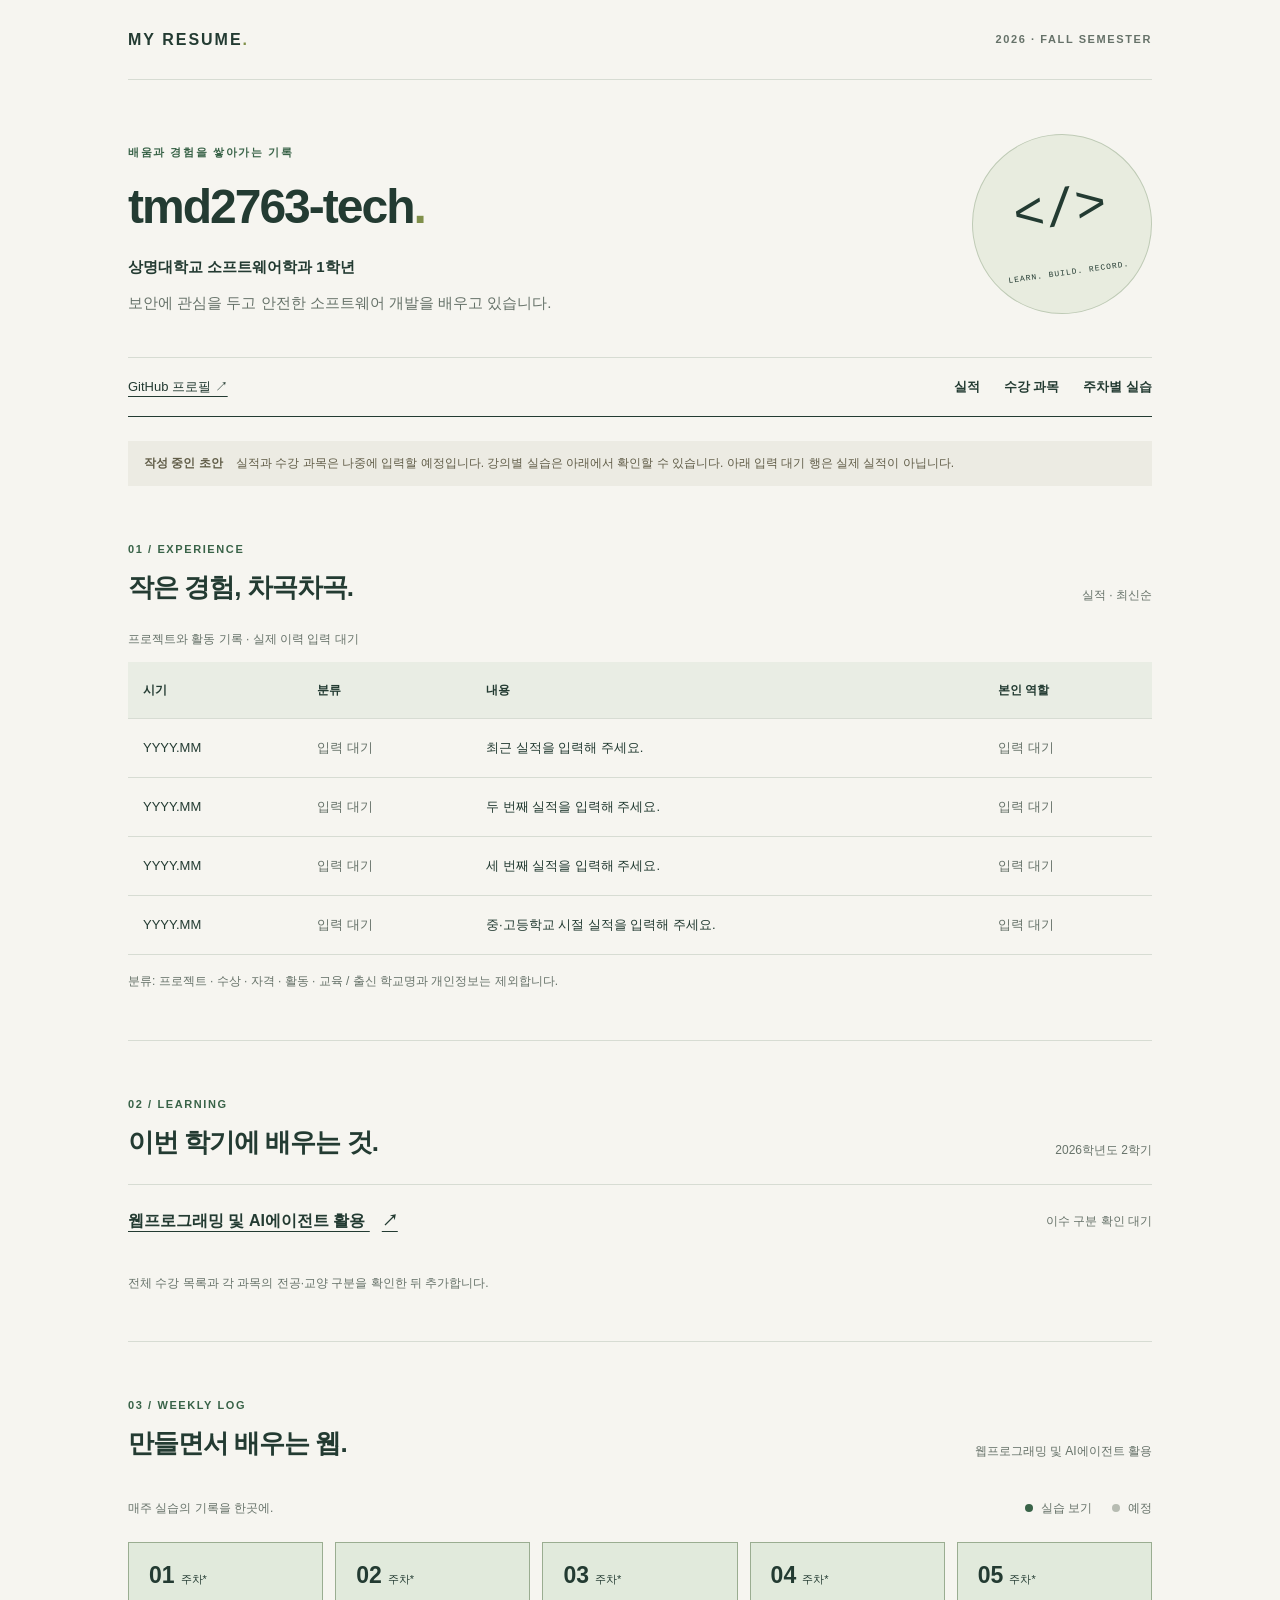
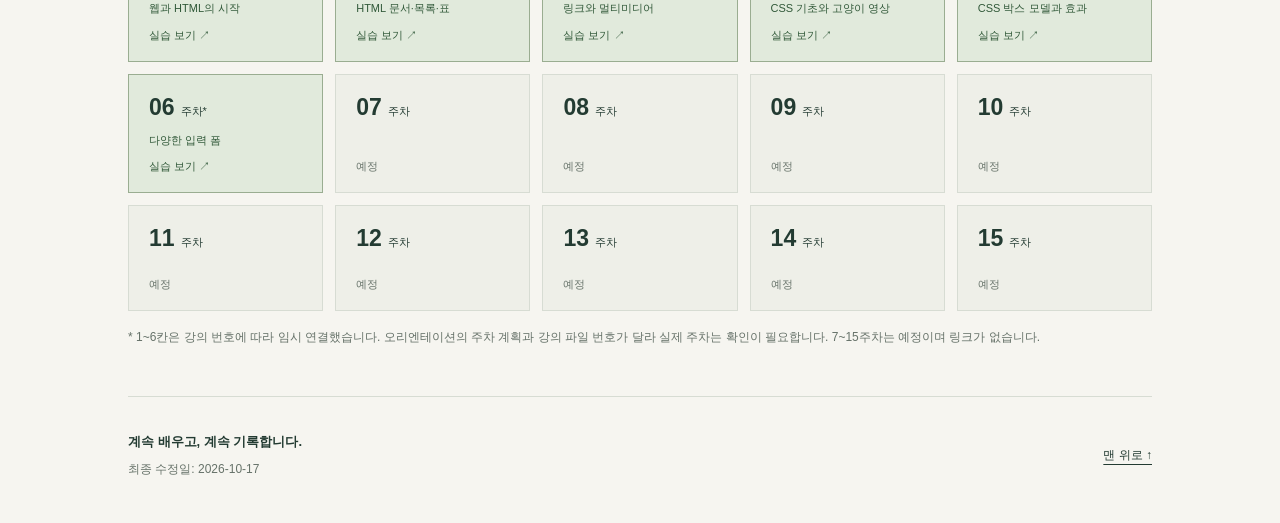
==== index.html @ 38acea3b "Add resume page and stylesheet" ====
<!DOCTYPE html>
<html lang="ko">
<head>
  <meta charset="UTF-8">
  <meta name="viewport" content="width=device-width, initial-scale=1.0">
  <meta name="description" content="배움과 경험을 기록하는 개인 이력서">
  <title>개인 이력서 | 배움의 기록</title>
  <link rel="stylesheet" href="styles.css">
</head>
<body>
  <a class="skip-link" href="#main">본문으로 바로가기</a>
  <div class="page">
    <header id="top">
      <div class="topline"><span class="brand">MY RESUME<span class="dot">.</span></span><span class="edition">2026 · FALL SEMESTER</span></div>
      <div class="hero">
        <div>
          <p class="eyebrow">배움과 경험을 쌓아가는 기록</p>
          <h1>tmd2763-tech<span class="dot">.</span></h1>
          <p class="affiliation">상명대학교 소프트웨어학과 1학년</p>
          <p class="intro">보안에 관심을 두고 안전한 소프트웨어 개발을 배우고 있습니다.</p>
        </div>
        <div class="profile-mark" aria-hidden="true">&lt;/&gt;<span>LEARN. BUILD. RECORD.</span></div>
      </div>
      <div class="header-bottom"><a href="https://github.com/tmd2763-tech">GitHub 프로필 ↗</a><nav aria-label="이력서 목차"><a href="#experience">실적</a><a href="#courses">수강 과목</a><a href="#weekly">주차별 실습</a></nav></div>
    </header>
    <main id="main">
      <p class="draft-note"><strong>작성 중인 초안</strong> 실적과 수강 과목은 나중에 입력할 예정입니다. 강의별 실습은 아래에서 확인할 수 있습니다. 아래 입력 대기 행은 실제 실적이 아닙니다.</p>
      <section id="experience" aria-labelledby="experience-title">
        <div class="section-heading"><div><span class="eyebrow">01 / EXPERIENCE</span><h2 id="experience-title">작은 경험, 차곡차곡.</h2></div><span class="section-aside">실적 · 최신순</span></div>
        <div class="table-scroll" role="region" aria-label="실적 표, 좁은 화면에서 가로 스크롤" tabindex="0">
          <table><caption>프로젝트와 활동 기록 · 실제 이력 입력 대기</caption><thead><tr><th scope="col">시기</th><th scope="col">분류</th><th scope="col">내용</th><th scope="col">본인 역할</th></tr></thead><tbody>
            <tr><td>YYYY.MM</td><td>입력 대기</td><td>최근 실적을 입력해 주세요.</td><td>입력 대기</td></tr>
            <tr><td>YYYY.MM</td><td>입력 대기</td><td>두 번째 실적을 입력해 주세요.</td><td>입력 대기</td></tr>
            <tr><td>YYYY.MM</td><td>입력 대기</td><td>세 번째 실적을 입력해 주세요.</td><td>입력 대기</td></tr>
            <tr><td>YYYY.MM</td><td>입력 대기</td><td>중·고등학교 시절 실적을 입력해 주세요.</td><td>입력 대기</td></tr>
          </tbody></table>
        </div>
        <p class="section-note">분류: 프로젝트 · 수상 · 자격 · 활동 · 교육 / 출신 학교명과 개인정보는 제외합니다.</p>
      </section>
      <section id="courses" aria-labelledby="courses-title">
        <div class="section-heading"><div><span class="eyebrow">02 / LEARNING</span><h2 id="courses-title">이번 학기에 배우는 것.</h2></div><span class="section-aside">2026학년도 2학기</span></div>
        <ul class="course-list"><li><a href="#weekly">웹프로그래밍 및 AI에이전트 활용 <span aria-hidden="true">↗</span></a><span class="course-type">이수 구분 확인 대기</span></li></ul>
        <p class="section-note">전체 수강 목록과 각 과목의 전공·교양 구분을 확인한 뒤 추가합니다.</p>
      </section>
      <section id="weekly" aria-labelledby="weekly-title">
        <div class="section-heading"><div><span class="eyebrow">03 / WEEKLY LOG</span><h2 id="weekly-title">만들면서 배우는 웹.</h2></div><span class="section-aside">웹프로그래밍 및 AI에이전트 활용</span></div>
        <div class="weekly-meta"><p>매주 실습의 기록을 한곳에.</p><p class="legend"><span class="complete-dot"></span>실습 보기 <span class="pending-dot"></span>예정</p></div>
        <ol class="week-grid">
          <li class="completed"><a href="practice/lec01.html"><span class="week-number">01<span>주차*</span></span><span class="status">웹과 HTML의 시작</span><span class="status">실습 보기 ↗</span></a></li>
          <li class="completed"><a href="practice/lec02.html"><span class="week-number">02<span>주차*</span></span><span class="status">HTML 문서·목록·표</span><span class="status">실습 보기 ↗</span></a></li>
          <li class="completed"><a href="practice/lec03.html"><span class="week-number">03<span>주차*</span></span><span class="status">링크와 멀티미디어</span><span class="status">실습 보기 ↗</span></a></li>
          <li class="completed"><a href="practice/lec04.html"><span class="week-number">04<span>주차*</span></span><span class="status">CSS 기초와 고양이 영상</span><span class="status">실습 보기 ↗</span></a></li>
          <li class="completed"><a href="practice/lec05.html"><span class="week-number">05<span>주차*</span></span><span class="status">CSS 박스 모델과 효과</span><span class="status">실습 보기 ↗</span></a></li>
          <li class="completed"><a href="practice/lec06.html"><span class="week-number">06<span>주차*</span></span><span class="status">다양한 입력 폼</span><span class="status">실습 보기 ↗</span></a></li>
          <li><span class="week-number">07<span>주차</span></span><span class="status">예정</span></li>
          <li><span class="week-number">08<span>주차</span></span><span class="status">예정</span></li>
          <li><span class="week-number">09<span>주차</span></span><span class="status">예정</span></li>
          <li><span class="week-number">10<span>주차</span></span><span class="status">예정</span></li>
          <li><span class="week-number">11<span>주차</span></span><span class="status">예정</span></li>
          <li><span class="week-number">12<span>주차</span></span><span class="status">예정</span></li>
          <li><span class="week-number">13<span>주차</span></span><span class="status">예정</span></li>
          <li><span class="week-number">14<span>주차</span></span><span class="status">예정</span></li>
          <li><span class="week-number">15<span>주차</span></span><span class="status">예정</span></li>
        </ol>
        <p class="section-note">* 1~6칸은 강의 번호에 따라 임시 연결했습니다. 오리엔테이션의 주차 계획과 강의 파일 번호가 달라 실제 주차는 확인이 필요합니다. 7~15주차는 예정이며 링크가 없습니다.</p>
      </section>
    </main>
    <footer><div><strong>계속 배우고, 계속 기록합니다.</strong><p>최종 수정일: <time datetime="2026-10-17">2026-10-17</time></p></div><a href="#top">맨 위로 <span aria-hidden="true">↑</span></a></footer>
  </div>
</body>
</html>
---- styles.css ----
:root { color-scheme: light; --paper: #f6f5f0; --ink: #233b32; --muted: #667269; --line: #d7dcd3; --accent: #396348; }
* { box-sizing: border-box; }
html { scroll-behavior: smooth; scroll-padding-top: 24px; }
body { margin: 0; background: var(--paper); color: var(--ink); font-family: "Malgun Gothic", "Apple SD Gothic Neo", sans-serif; line-height: 1.7; }
a { color: inherit; text-underline-offset: 5px; }
a:hover { color: #45754c; }
a:focus-visible, [tabindex]:focus-visible { outline: 3px solid #9a592b; outline-offset: 5px; }
.page { max-width: 1120px; padding: 0 48px; margin: 0 auto; }
.skip-link { position: absolute; top: -100px; left: 20px; padding: 12px 20px; background: white; z-index: 10; }
.skip-link:focus { top: 12px; }
.topline { display: flex; justify-content: space-between; align-items: center; padding: 26px 0; border-bottom: 1px solid var(--line); }
.brand { font-size: 16px; font-weight: 800; letter-spacing: 2px; }
.dot { color: #80904b; }
.edition, .eyebrow { font-size: 11px; font-weight: 700; letter-spacing: 1.6px; }
.edition { color: var(--muted); }
.hero { display: flex; align-items: center; justify-content: space-between; gap: 36px; padding: 52px 0 42px; }
.eyebrow { color: var(--accent); }
h1 { margin: 14px 0 16px; font-size: clamp(30px, 4vw, 48px); letter-spacing: -2px; line-height: 1.3; }
.affiliation { font-size: 15px; font-weight: 700; margin: 0; }
.intro { font-size: 15px; margin: 10px 0 0; color: var(--muted); }
.profile-mark { flex: 0 0 180px; height: 180px; border: 1px solid #bfcbb6; border-radius: 50%; display: flex; align-items: center; justify-content: center; flex-direction: column; background: #e8ecdf; font-family: monospace; font-size: 52px; transform: rotate(-8deg); }
.profile-mark span { font-size: 8px; letter-spacing: 1px; margin-top: 10px; }
.header-bottom { display: flex; justify-content: space-between; gap: 20px; padding: 18px 0; border-top: 1px solid var(--line); border-bottom: 1px solid var(--ink); font-size: 13px; }
.contact-pending { color: var(--muted); }
nav { display: flex; gap: 24px; }
nav a { text-decoration: none; font-weight: 700; }
.draft-note { margin: 24px 0 0; padding: 12px 16px; background: #ecebe3; color: #615d48; font-size: 12px; }
.draft-note strong { margin-right: 10px; }
section { padding: 48px 0; border-bottom: 1px solid var(--line); }
.section-heading { display: flex; align-items: flex-end; justify-content: space-between; gap: 20px; margin-bottom: 24px; }
h2 { font-size: 26px; line-height: 1.4; letter-spacing: -1px; margin: 8px 0 0; }
.section-aside { font-size: 12px; color: var(--muted); text-align: right; }
.table-scroll { overflow-x: auto; }
table { border-collapse: collapse; width: 100%; font-size: 13px; text-align: left; }
caption { text-align: left; padding-bottom: 12px; color: var(--muted); font-size: 12px; }
th { background: #e9ede4; font-weight: 700; font-size: 12px; }
th, td { padding: 18px 15px; border-bottom: 1px solid var(--line); }
th:first-child, td:first-child { white-space: nowrap; font-variant-numeric: tabular-nums; }
td:nth-child(2), td:last-child { white-space: nowrap; color: var(--muted); }
.section-note { font-size: 12px; color: var(--muted); margin: 16px 0 0; }
.course-list { padding: 0; margin: 0; list-style: none; }
.course-list li { display: flex; justify-content: space-between; align-items: center; gap: 20px; padding: 22px 0; border-top: 1px solid var(--line); }
.course-list a { font-size: 16px; font-weight: 700; }
.course-list a span { margin-left: 12px; }
.course-type { font-size: 12px; color: var(--muted); }
.weekly-meta { display: flex; justify-content: space-between; gap: 16px; color: var(--muted); font-size: 12px; }
.legend { display: flex; align-items: center; gap: 8px; }
.complete-dot, .pending-dot { display: inline-block; width: 8px; height: 8px; border-radius: 50%; background: #396348; }
.pending-dot { margin-left: 12px; background: #b7bcb2; }
.week-grid { display: grid; grid-template-columns: repeat(5, 1fr); gap: 12px; padding: 0; margin: 12px 0 0; list-style: none; }
.week-grid li { border: 1px solid var(--line); background: #eeefe8; min-height: 106px; padding: 16px 20px; display: flex; flex-direction: column; justify-content: space-between; }
.week-number { font-size: 23px; font-weight: 700; line-height: 1.4; font-variant-numeric: tabular-nums; }
.week-number span { font-size: 11px; font-weight: 400; margin-left: 6px; }
.status { font-size: 11px; color: var(--muted); }
.week-grid li.completed { background: #e1eadc; border-color: #9aad91; }
.week-grid li.completed a { display: flex; flex-direction: column; gap: 8px; text-decoration: none; }
.completed .status { color: #315939; }
footer { display: flex; justify-content: space-between; align-items: center; gap: 24px; padding: 34px 0 44px; font-size: 12px; }
footer strong { font-size: 13px; }
footer p { margin: 6px 0 0; color: var(--muted); }
footer a { white-space: nowrap; }
@media (max-width: 700px) {
  .page { padding: 0 22px; }
  .edition { font-size: 9px; letter-spacing: .5px; }
  .hero { padding: 34px 0; }
  .profile-mark { display: none; }
  .header-bottom { flex-direction: column; gap: 12px; }
  nav { gap: 24px; }
  section { padding: 36px 0; }
  h2 { font-size: 23px; }
  .section-heading { align-items: flex-start; flex-direction: column; gap: 10px; }
  table { min-width: 620px; }
  .course-list li { align-items: flex-start; flex-direction: column; gap: 8px; }
  .course-list a { font-size: 14px; }
  .week-grid { grid-template-columns: repeat(3, 1fr); gap: 8px; }
  .week-grid li { padding: 12px; min-height: 96px; }
  .weekly-meta { flex-direction: column; gap: 0; }
  .weekly-meta p { margin: 5px 0; }
}
@media (prefers-reduced-motion: reduce) { html { scroll-behavior: auto; } }
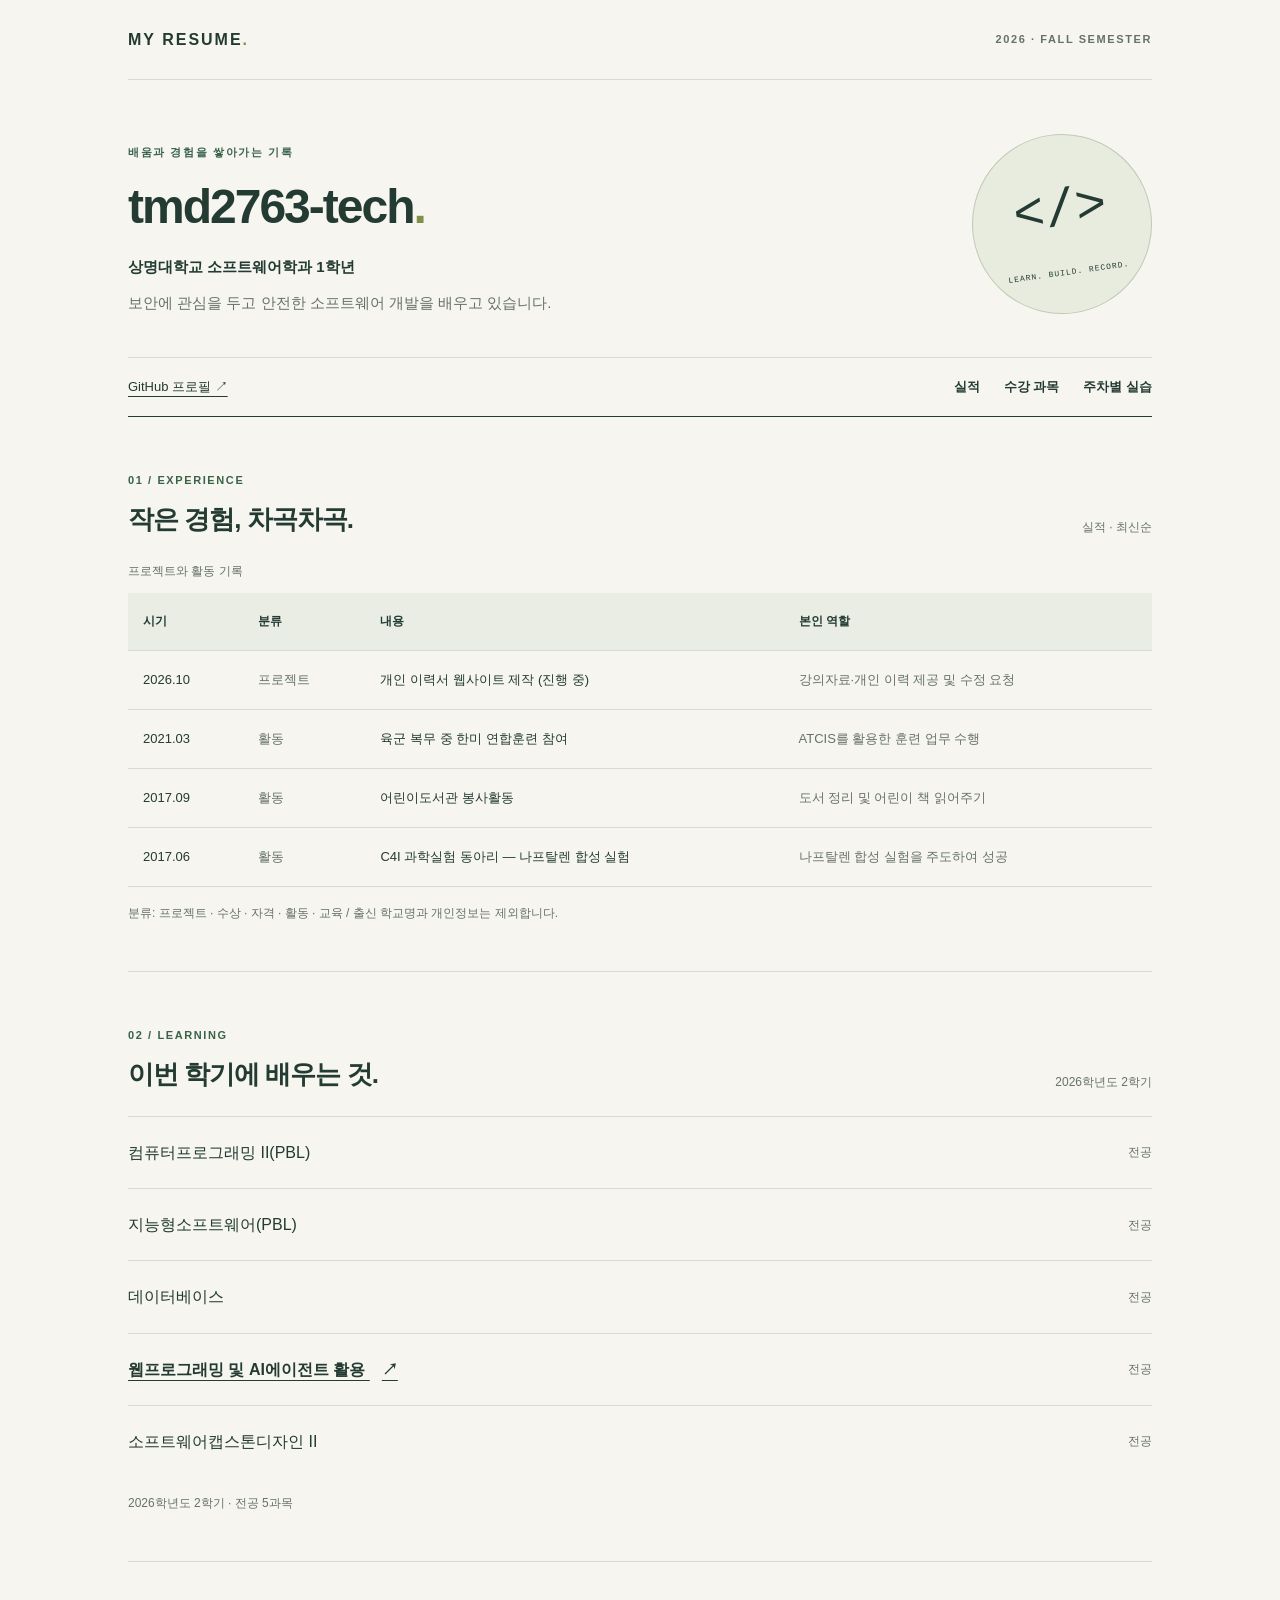
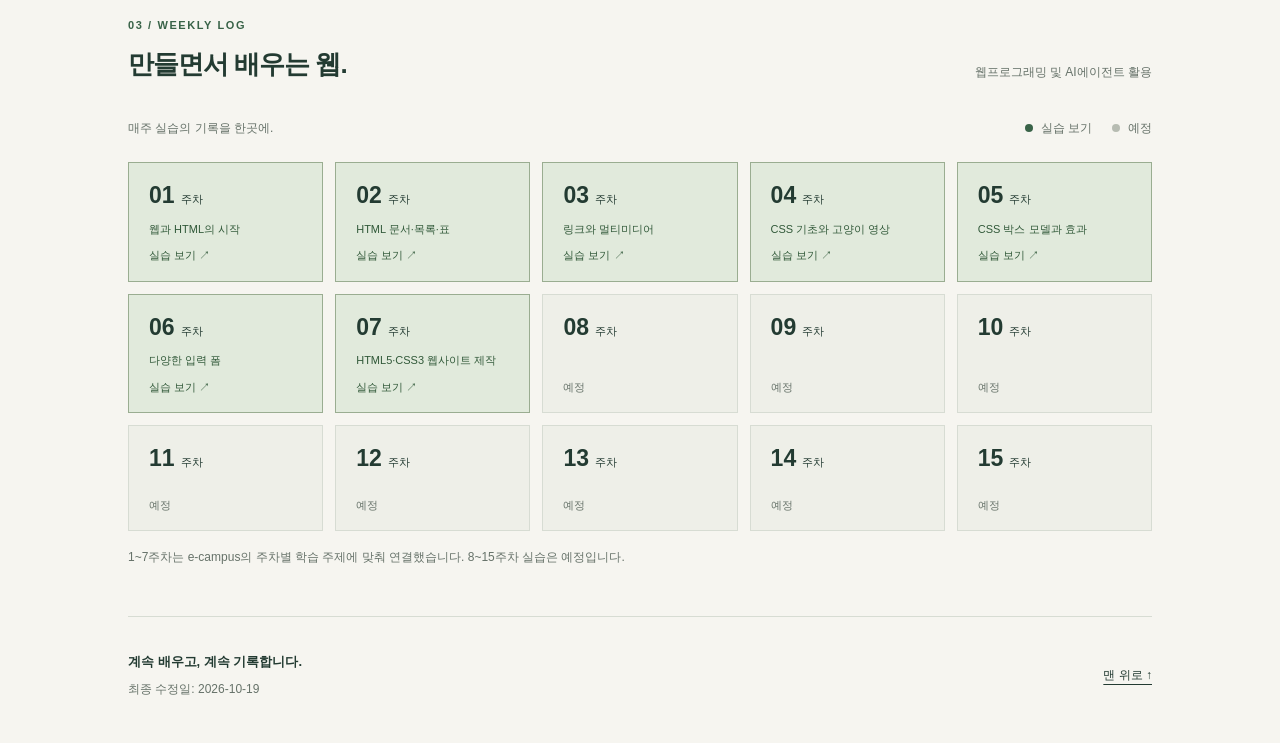
==== commit d757e4bc: "Update resume experiences, courses and weekly links" ====
--- a/index.html
+++ b/index.html
@@ -24,35 +24,34 @@
       <div class="header-bottom"><a href="https://github.com/tmd2763-tech">GitHub 프로필 ↗</a><nav aria-label="이력서 목차"><a href="#experience">실적</a><a href="#courses">수강 과목</a><a href="#weekly">주차별 실습</a></nav></div>
     </header>
     <main id="main">
-      <p class="draft-note"><strong>작성 중인 초안</strong> 실적과 수강 과목은 나중에 입력할 예정입니다. 강의별 실습은 아래에서 확인할 수 있습니다. 아래 입력 대기 행은 실제 실적이 아닙니다.</p>
       <section id="experience" aria-labelledby="experience-title">
         <div class="section-heading"><div><span class="eyebrow">01 / EXPERIENCE</span><h2 id="experience-title">작은 경험, 차곡차곡.</h2></div><span class="section-aside">실적 · 최신순</span></div>
         <div class="table-scroll" role="region" aria-label="실적 표, 좁은 화면에서 가로 스크롤" tabindex="0">
-          <table><caption>프로젝트와 활동 기록 · 실제 이력 입력 대기</caption><thead><tr><th scope="col">시기</th><th scope="col">분류</th><th scope="col">내용</th><th scope="col">본인 역할</th></tr></thead><tbody>
-            <tr><td>YYYY.MM</td><td>입력 대기</td><td>최근 실적을 입력해 주세요.</td><td>입력 대기</td></tr>
-            <tr><td>YYYY.MM</td><td>입력 대기</td><td>두 번째 실적을 입력해 주세요.</td><td>입력 대기</td></tr>
-            <tr><td>YYYY.MM</td><td>입력 대기</td><td>세 번째 실적을 입력해 주세요.</td><td>입력 대기</td></tr>
-            <tr><td>YYYY.MM</td><td>입력 대기</td><td>중·고등학교 시절 실적을 입력해 주세요.</td><td>입력 대기</td></tr>
+          <table><caption>프로젝트와 활동 기록</caption><thead><tr><th scope="col">시기</th><th scope="col">분류</th><th scope="col">내용</th><th scope="col">본인 역할</th></tr></thead><tbody>
+            <tr><td>2026.10</td><td>프로젝트</td><td>개인 이력서 웹사이트 제작 (진행 중)</td><td>강의자료·개인 이력 제공 및 수정 요청</td></tr>
+            <tr><td>2021.03</td><td>활동</td><td>육군 복무 중 한미 연합훈련 참여</td><td>ATCIS를 활용한 훈련 업무 수행</td></tr>
+            <tr><td>2017.09</td><td>활동</td><td>어린이도서관 봉사활동</td><td>도서 정리 및 어린이 책 읽어주기</td></tr>
+            <tr><td>2017.06</td><td>활동</td><td>C4I 과학실험 동아리 — 나프탈렌 합성 실험</td><td>나프탈렌 합성 실험을 주도하여 성공</td></tr>
           </tbody></table>
         </div>
         <p class="section-note">분류: 프로젝트 · 수상 · 자격 · 활동 · 교육 / 출신 학교명과 개인정보는 제외합니다.</p>
       </section>
       <section id="courses" aria-labelledby="courses-title">
         <div class="section-heading"><div><span class="eyebrow">02 / LEARNING</span><h2 id="courses-title">이번 학기에 배우는 것.</h2></div><span class="section-aside">2026학년도 2학기</span></div>
-        <ul class="course-list"><li><a href="#weekly">웹프로그래밍 및 AI에이전트 활용 <span aria-hidden="true">↗</span></a><span class="course-type">이수 구분 확인 대기</span></li></ul>
-        <p class="section-note">전체 수강 목록과 각 과목의 전공·교양 구분을 확인한 뒤 추가합니다.</p>
+        <ul class="course-list"><li><span>컴퓨터프로그래밍 II(PBL)</span><span class="course-type">전공</span></li><li><span>지능형소프트웨어(PBL)</span><span class="course-type">전공</span></li><li><span>데이터베이스</span><span class="course-type">전공</span></li><li><a href="#weekly">웹프로그래밍 및 AI에이전트 활용 <span aria-hidden="true">↗</span></a><span class="course-type">전공</span></li><li><span>소프트웨어캡스톤디자인 II</span><span class="course-type">전공</span></li></ul>
+        <p class="section-note">2026학년도 2학기 · 전공 5과목</p>
       </section>
       <section id="weekly" aria-labelledby="weekly-title">
         <div class="section-heading"><div><span class="eyebrow">03 / WEEKLY LOG</span><h2 id="weekly-title">만들면서 배우는 웹.</h2></div><span class="section-aside">웹프로그래밍 및 AI에이전트 활용</span></div>
         <div class="weekly-meta"><p>매주 실습의 기록을 한곳에.</p><p class="legend"><span class="complete-dot"></span>실습 보기 <span class="pending-dot"></span>예정</p></div>
         <ol class="week-grid">
-          <li class="completed"><a href="practice/lec01.html"><span class="week-number">01<span>주차*</span></span><span class="status">웹과 HTML의 시작</span><span class="status">실습 보기 ↗</span></a></li>
-          <li class="completed"><a href="practice/lec02.html"><span class="week-number">02<span>주차*</span></span><span class="status">HTML 문서·목록·표</span><span class="status">실습 보기 ↗</span></a></li>
-          <li class="completed"><a href="practice/lec03.html"><span class="week-number">03<span>주차*</span></span><span class="status">링크와 멀티미디어</span><span class="status">실습 보기 ↗</span></a></li>
-          <li class="completed"><a href="practice/lec04.html"><span class="week-number">04<span>주차*</span></span><span class="status">CSS 기초와 고양이 영상</span><span class="status">실습 보기 ↗</span></a></li>
-          <li class="completed"><a href="practice/lec05.html"><span class="week-number">05<span>주차*</span></span><span class="status">CSS 박스 모델과 효과</span><span class="status">실습 보기 ↗</span></a></li>
-          <li class="completed"><a href="practice/lec06.html"><span class="week-number">06<span>주차*</span></span><span class="status">다양한 입력 폼</span><span class="status">실습 보기 ↗</span></a></li>
-          <li><span class="week-number">07<span>주차</span></span><span class="status">예정</span></li>
+          <li class="completed"><a href="practice/lec01.html"><span class="week-number">01<span>주차</span></span><span class="status">웹과 HTML의 시작</span><span class="status">실습 보기 ↗</span></a></li>
+          <li class="completed"><a href="practice/lec02.html"><span class="week-number">02<span>주차</span></span><span class="status">HTML 문서·목록·표</span><span class="status">실습 보기 ↗</span></a></li>
+          <li class="completed"><a href="practice/lec03.html"><span class="week-number">03<span>주차</span></span><span class="status">링크와 멀티미디어</span><span class="status">실습 보기 ↗</span></a></li>
+          <li class="completed"><a href="practice/lec04.html"><span class="week-number">04<span>주차</span></span><span class="status">CSS 기초와 고양이 영상</span><span class="status">실습 보기 ↗</span></a></li>
+          <li class="completed"><a href="practice/lec05.html"><span class="week-number">05<span>주차</span></span><span class="status">CSS 박스 모델과 효과</span><span class="status">실습 보기 ↗</span></a></li>
+          <li class="completed"><a href="practice/lec06.html"><span class="week-number">06<span>주차</span></span><span class="status">다양한 입력 폼</span><span class="status">실습 보기 ↗</span></a></li>
+          <li class="completed"><a href="practice/lec07.html"><span class="week-number">07<span>주차</span></span><span class="status">HTML5·CSS3 웹사이트 제작</span><span class="status">실습 보기 ↗</span></a></li>
           <li><span class="week-number">08<span>주차</span></span><span class="status">예정</span></li>
           <li><span class="week-number">09<span>주차</span></span><span class="status">예정</span></li>
           <li><span class="week-number">10<span>주차</span></span><span class="status">예정</span></li>
@@ -62,10 +61,10 @@
           <li><span class="week-number">14<span>주차</span></span><span class="status">예정</span></li>
           <li><span class="week-number">15<span>주차</span></span><span class="status">예정</span></li>
         </ol>
-        <p class="section-note">* 1~6칸은 강의 번호에 따라 임시 연결했습니다. 오리엔테이션의 주차 계획과 강의 파일 번호가 달라 실제 주차는 확인이 필요합니다. 7~15주차는 예정이며 링크가 없습니다.</p>
+        <p class="section-note">1~7주차는 e-campus의 주차별 학습 주제에 맞춰 연결했습니다. 8~15주차 실습은 예정입니다.</p>
       </section>
     </main>
-    <footer><div><strong>계속 배우고, 계속 기록합니다.</strong><p>최종 수정일: <time datetime="2026-10-17">2026-10-17</time></p></div><a href="#top">맨 위로 <span aria-hidden="true">↑</span></a></footer>
+    <footer><div><strong>계속 배우고, 계속 기록합니다.</strong><p>최종 수정일: <time datetime="2026-10-19">2026-10-19</time></p></div><a href="#top">맨 위로 <span aria-hidden="true">↑</span></a></footer>
   </div>
 </body>
 </html>
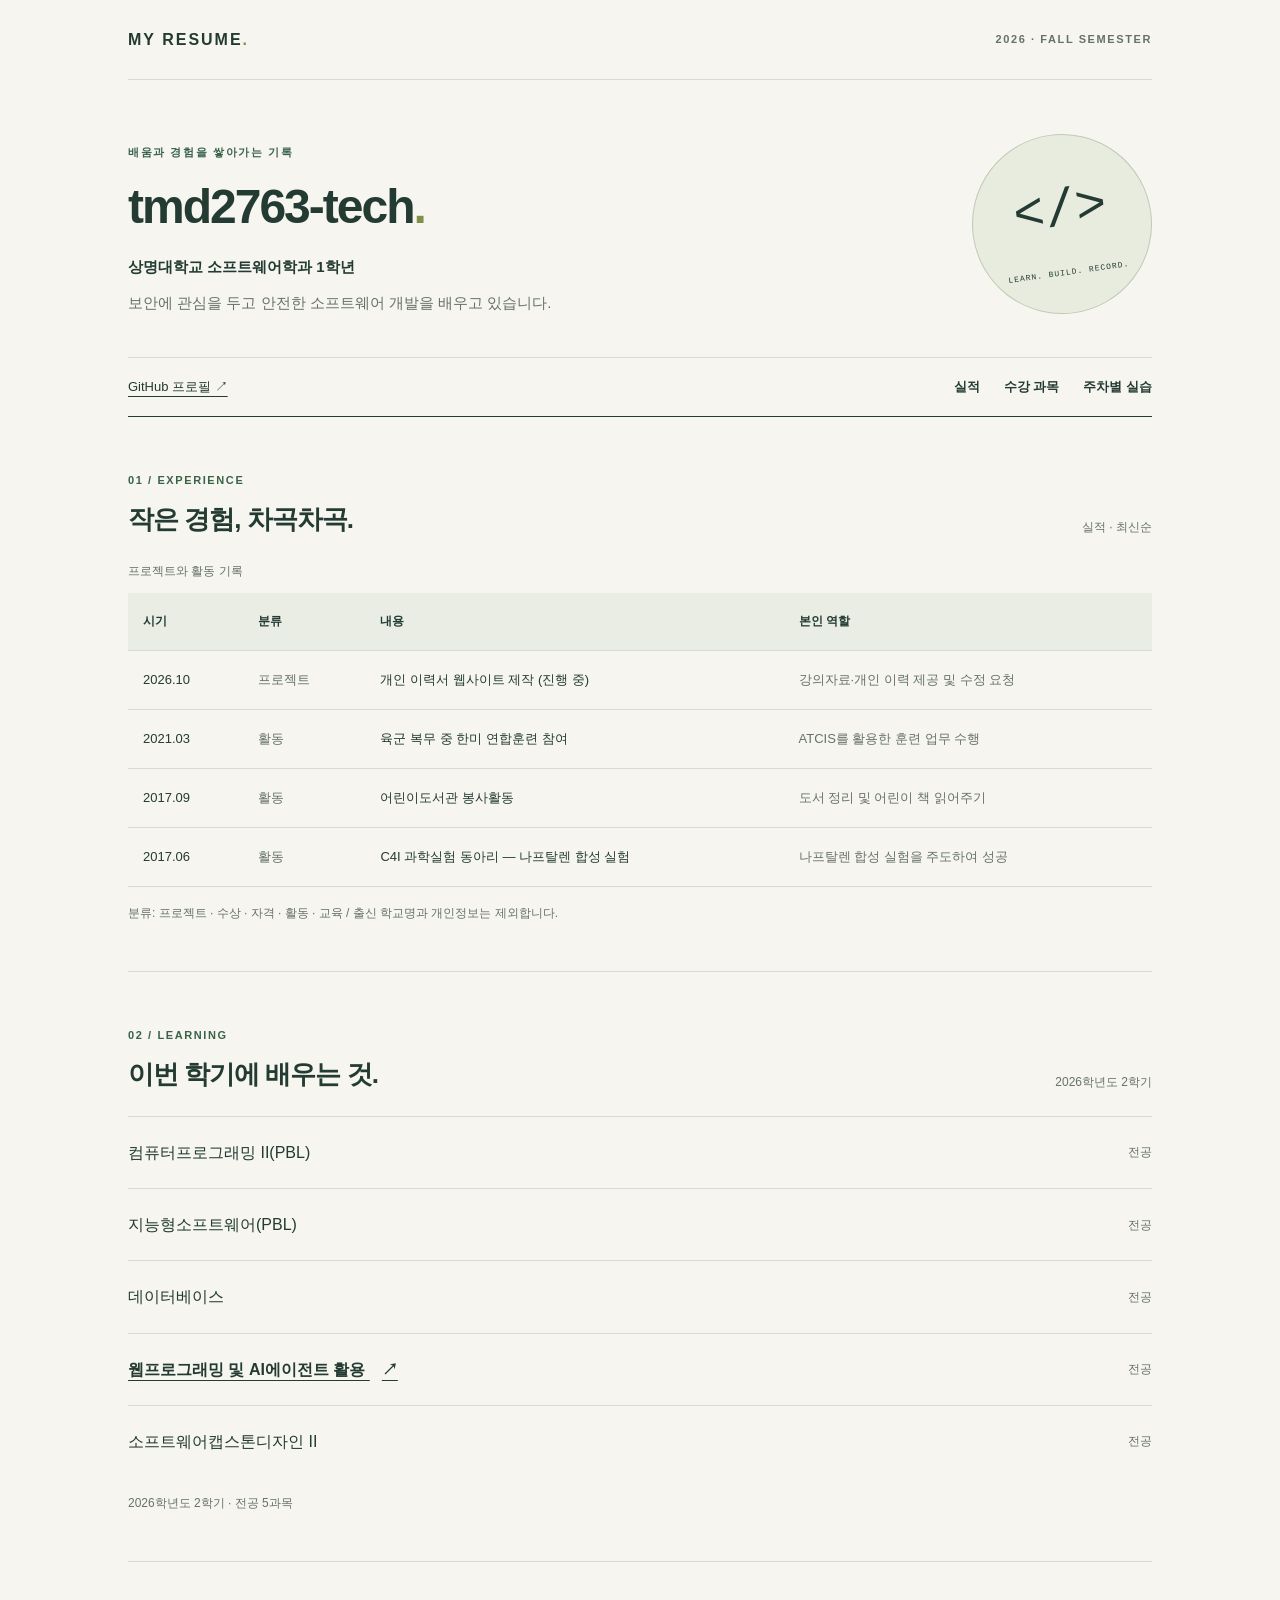
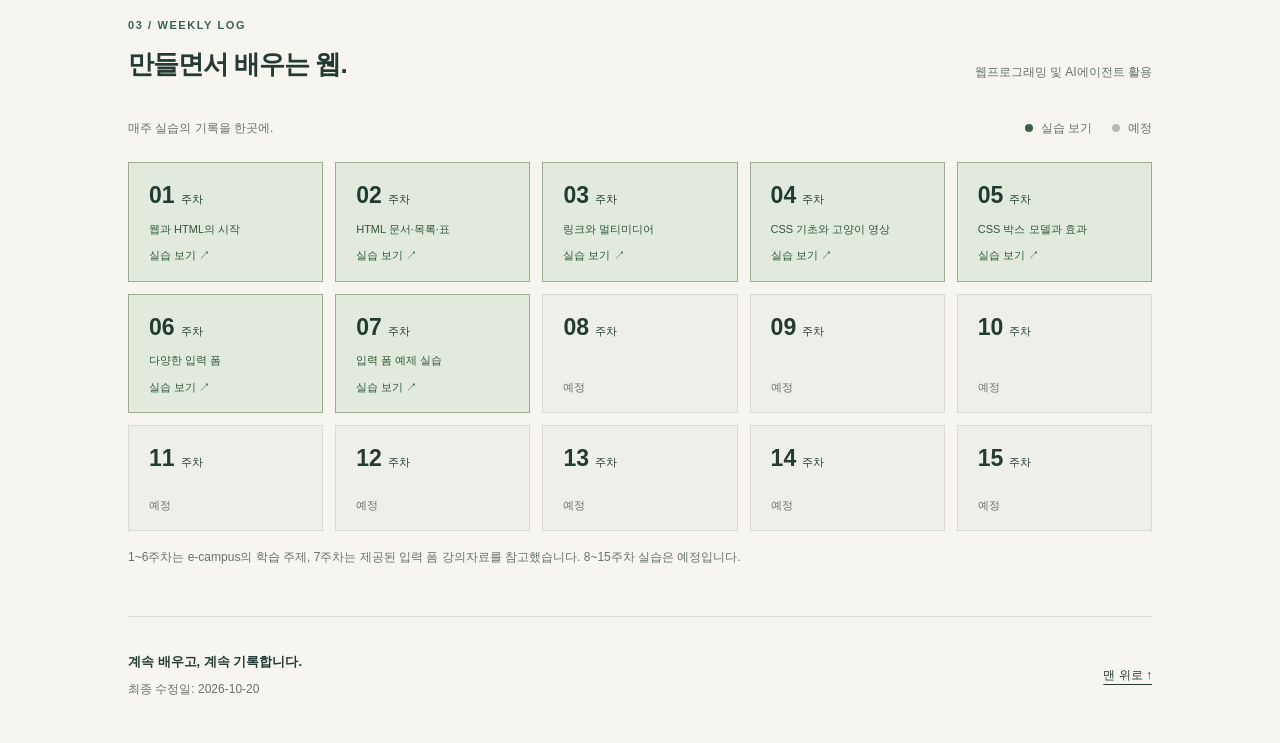
==== commit 2a32df7f: "Correct week seven topic to input forms" ====
--- a/index.html
+++ b/index.html
@@ -51,7 +51,7 @@
           <li class="completed"><a href="practice/lec04.html"><span class="week-number">04<span>주차</span></span><span class="status">CSS 기초와 고양이 영상</span><span class="status">실습 보기 ↗</span></a></li>
           <li class="completed"><a href="practice/lec05.html"><span class="week-number">05<span>주차</span></span><span class="status">CSS 박스 모델과 효과</span><span class="status">실습 보기 ↗</span></a></li>
           <li class="completed"><a href="practice/lec06.html"><span class="week-number">06<span>주차</span></span><span class="status">다양한 입력 폼</span><span class="status">실습 보기 ↗</span></a></li>
-          <li class="completed"><a href="practice/lec07.html"><span class="week-number">07<span>주차</span></span><span class="status">HTML5·CSS3 웹사이트 제작</span><span class="status">실습 보기 ↗</span></a></li>
+          <li class="completed"><a href="practice/lec07.html"><span class="week-number">07<span>주차</span></span><span class="status">입력 폼 예제 실습</span><span class="status">실습 보기 ↗</span></a></li>
           <li><span class="week-number">08<span>주차</span></span><span class="status">예정</span></li>
           <li><span class="week-number">09<span>주차</span></span><span class="status">예정</span></li>
           <li><span class="week-number">10<span>주차</span></span><span class="status">예정</span></li>
@@ -61,10 +61,10 @@
           <li><span class="week-number">14<span>주차</span></span><span class="status">예정</span></li>
           <li><span class="week-number">15<span>주차</span></span><span class="status">예정</span></li>
         </ol>
-        <p class="section-note">1~7주차는 e-campus의 주차별 학습 주제에 맞춰 연결했습니다. 8~15주차 실습은 예정입니다.</p>
+        <p class="section-note">1~6주차는 e-campus의 학습 주제, 7주차는 제공된 입력 폼 강의자료를 참고했습니다. 8~15주차 실습은 예정입니다.</p>
       </section>
     </main>
-    <footer><div><strong>계속 배우고, 계속 기록합니다.</strong><p>최종 수정일: <time datetime="2026-10-19">2026-10-19</time></p></div><a href="#top">맨 위로 <span aria-hidden="true">↑</span></a></footer>
+    <footer><div><strong>계속 배우고, 계속 기록합니다.</strong><p>최종 수정일: <time datetime="2026-10-20">2026-10-20</time></p></div><a href="#top">맨 위로 <span aria-hidden="true">↑</span></a></footer>
   </div>
 </body>
 </html>
